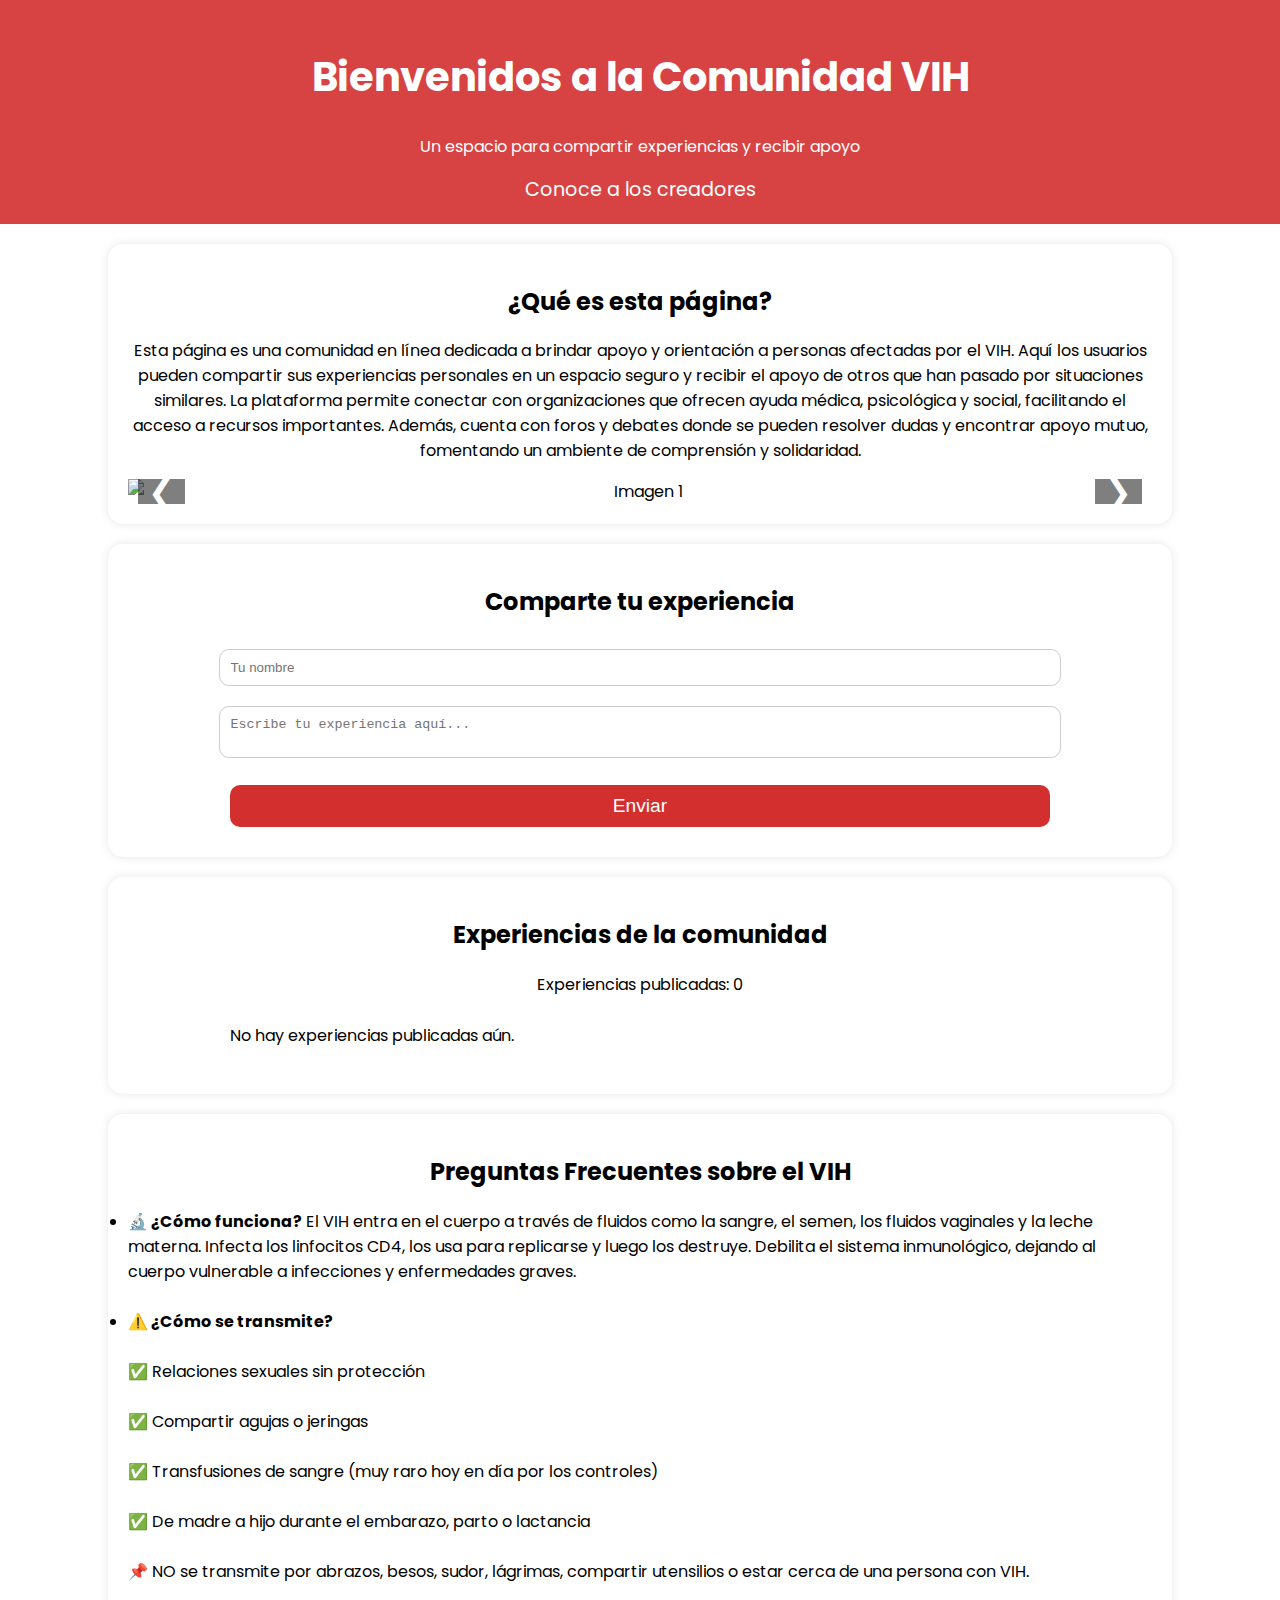
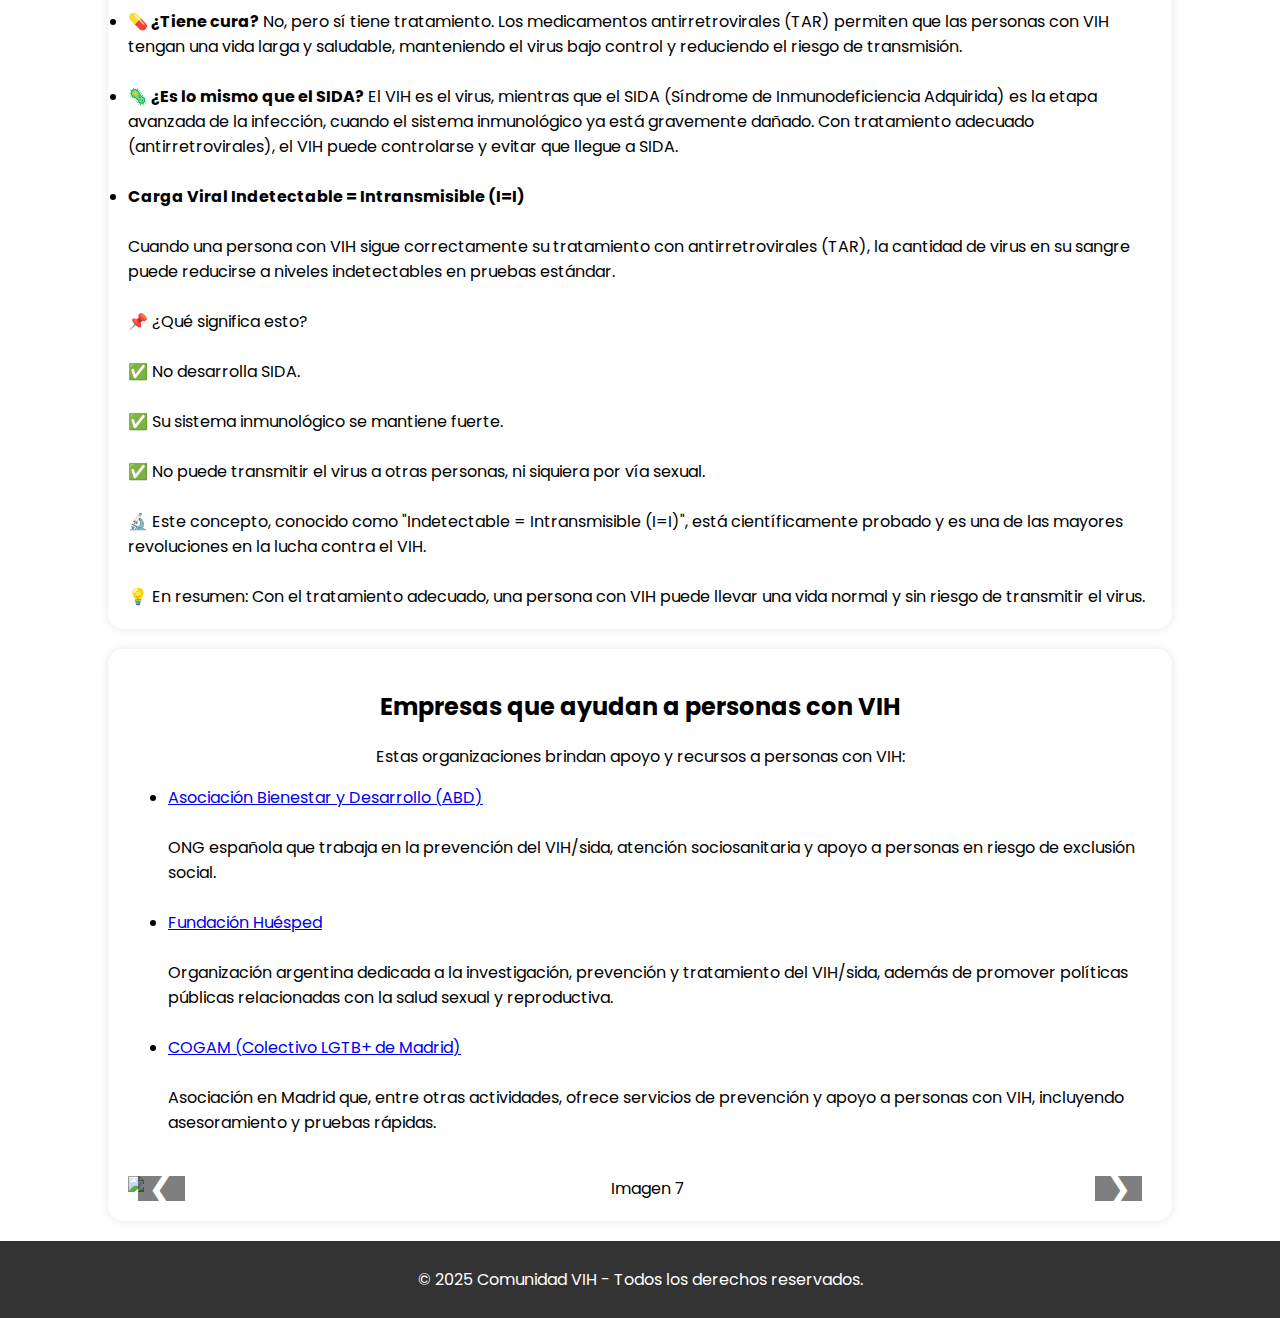
==== index.html @ 8e62246f "Initial commit" ====
<!DOCTYPE html>
<html lang="es">
<head>
    <meta charset="UTF-8">
    <meta name="viewport" content="width=device-width, initial-scale=1.0">
    <title>Comunidad VIH</title>
    <link rel="stylesheet" href="styles.css">
    <script defer src="script.js"></script>
</head>
<body>
    <header>
        <h1 class="titulo">Bienvenidos a la Comunidad VIH</h1>
        <p>Un espacio para compartir experiencias y recibir apoyo</p>
        <a href="creadores.html" class="creadores-link">Conoce a los creadores</a>
    </header>

    <section class="seccion" id="que-es">
        <h2>¿Qué es esta página?</h2>
        <p>Esta página es una comunidad en línea dedicada a brindar apoyo y orientación a personas afectadas por el VIH. Aquí los usuarios pueden compartir sus experiencias personales en un espacio seguro y recibir el apoyo de otros que han pasado por situaciones similares.
            La plataforma permite conectar con organizaciones que ofrecen ayuda médica, psicológica y social, facilitando el acceso a recursos importantes. Además, cuenta con foros y debates donde se pueden resolver dudas y encontrar apoyo mutuo, fomentando un ambiente de comprensión y solidaridad.
        </p>
        <div class="carousel">
            <button class="prev">&#10094;</button> <!-- Botón izquierda -->
            <img src="img1.jpg" class="carousel-image active" alt="Imagen 1">
            <img src="img2.jpg" class="carousel-image" alt="Imagen 2">
            <img src="img3.jpg" class="carousel-image" alt="Imagen 3">
            <button class="next">&#10095;</button> <!-- Botón derecha -->
        </div>        
    </section>

    <section class="seccion" id="experiencias">
        <h2>Comparte tu experiencia</h2>
        <form id="form-experiencia">
            <input type="text" id="nombre" placeholder="Tu nombre" required>
            <textarea id="mensaje" placeholder="Escribe tu experiencia aquí..." required></textarea>
            <button type="submit">Enviar</button>
        </form>
    </section>

    <section class="seccion" id="experiencias-publicadas">
        <h2>Experiencias de la comunidad</h2>
        <div id="contador-experiencias" class="contador">Experiencias publicadas: 0</div>
        <div id="lista-experiencias">
            <p>No hay experiencias publicadas aún.</p>
        </div>
    </section>
    
    <section class="seccion" id="preguntas-frecuentes">
        <h2>Preguntas Frecuentes sobre el VIH</h2>
    <div style="text-align: left;">
            <li><strong>🔬 ¿Cómo funciona?</strong> El VIH entra en el cuerpo a través de fluidos como la sangre, el semen, los fluidos vaginales y la leche materna.
                Infecta los linfocitos CD4, los usa para replicarse y luego los destruye.
                Debilita el sistema inmunológico, dejando al cuerpo vulnerable a infecciones y enfermedades graves.</li>
                <br>
            <li><strong>⚠️ ¿Cómo se transmite?</strong></li>
                <br>✅ Relaciones sexuales sin protección</br>
                <br>✅ Compartir agujas o jeringas</br>
                <br>✅ Transfusiones de sangre (muy raro hoy en día por los controles)</br>
                <br>✅ De madre a hijo durante el embarazo, parto o lactancia</br>
                <br>📌 NO se transmite por abrazos, besos, sudor, lágrimas, compartir utensilios o estar cerca de una persona con VIH.</br>
                <br>
            <li><strong>💊 ¿Tiene cura?</strong> No, pero sí tiene tratamiento. Los medicamentos antirretrovirales (TAR) permiten que las personas con VIH tengan una vida larga y saludable, manteniendo el virus bajo control y reduciendo el riesgo de transmisión.</li>
            <br>
            <li><strong>🦠 ¿Es lo mismo que el SIDA?</strong> El VIH es el virus, mientras que el SIDA (Síndrome de Inmunodeficiencia Adquirida) es la etapa avanzada de la infección, cuando el sistema inmunológico ya está gravemente dañado.
                Con tratamiento adecuado (antirretrovirales), el VIH puede controlarse y evitar que llegue a SIDA.</li>
            <br>
            <li><strong>Carga Viral Indetectable = Intransmisible (I=I)</strong></li>
                <br>Cuando una persona con VIH sigue correctamente su tratamiento con antirretrovirales (TAR), la cantidad de virus en su sangre puede reducirse a niveles indetectables en pruebas estándar.</br>
                <br>📌 ¿Qué significa esto?</br>
                <br>✅ No desarrolla SIDA.</br>
                <br>✅ Su sistema inmunológico se mantiene fuerte.</br>
                <br>✅ No puede transmitir el virus a otras personas, ni siquiera por vía sexual.</br>
                <br>🔬 Este concepto, conocido como "Indetectable = Intransmisible (I=I)", está científicamente probado y es una de las mayores revoluciones en la lucha contra el VIH.</br>
                <br>💡 En resumen: Con el tratamiento adecuado, una persona con VIH puede llevar una vida normal y sin riesgo de transmitir el virus.</br>
        </ul>
    </section>
    </div>
    <section class="seccion" id="empresas">
        <h2>Empresas que ayudan a personas con VIH</h2>
        <p>Estas organizaciones brindan apoyo y recursos a personas con VIH:</p>
        <ul>
            <div style="text-align: left;">
            <li><a href="https://abd.ong/">Asociación Bienestar y Desarrollo (ABD)</a></li>
            <br>ONG española que trabaja en la prevención del VIH/sida, atención sociosanitaria y apoyo a personas en riesgo de exclusión social.</br>
            <br>
            <li><a href="https://huesped.org.ar/">Fundación Huésped</a></li>
            <br>Organización argentina dedicada a la investigación, prevención y tratamiento del VIH/sida, además de promover políticas públicas relacionadas con la salud sexual y reproductiva.</br>
            <br>
            <li><a href="https://cogam.es/">COGAM (Colectivo LGTB+ de Madrid)</a></li>
            <br>Asociación en Madrid que, entre otras actividades, ofrece servicios de prevención y apoyo a personas con VIH, incluyendo asesoramiento y pruebas rápidas.</br>
            <br>
            </div>
        </ul>
        </div>
        <div class="carousel">
            <button class="prev">&#10094;</button>
            <img src="img4.jpg" class="carousel-image" alt="Imagen 7">
            <img src="img5.jpg" class="carousel-image" alt="Imagen 8">
            <img src="img6.jpg" class="carousel-image" alt="Imagen 9">
            <button class="next">&#10095;</button>
        </div>
    </section>

    <footer>
        <p>&copy; 2025 Comunidad VIH - Todos los derechos reservados.</p>
    </footer>
</body>
</html>
---- styles.css ----
@import url('https://fonts.googleapis.com/css2?family=Poppins:wght@400;700&display=swap');

body {
    font-family: 'Poppins', sans-serif;
    margin: 0;
    padding: 0;
    background-image: url('background.jpg'); /* Imagen de fondo */
    background-size: cover;
    background-position: center;
    background-attachment: fixed;
    text-align: center;
}

header {
    background-color: rgba(211, 47, 47, 0.9);
    color: white;
    padding: 20px;
}

.titulo {
    font-size: 2.5em;
    font-weight: bold;
    font-family: 'Poppins', sans-serif;
}

.creadores-link {
    color: white;
    font-size: 1.2em;
    text-decoration: none;
    display: block;
    margin-top: 10px;
}

.creadores-link:hover {
    text-decoration: underline;
}

.seccion {
    background: white;
    margin: 20px auto;
    padding: 20px;
    border-radius: 15px;
    width: 80%;
    box-shadow: 0 0 10px rgba(0, 0, 0, 0.1);
}

form input, form textarea, form button {
    width: 80%;
    margin: 10px 0;
    padding: 10px;
    border: 1px solid #ccc;
    border-radius: 10px;
}

form textarea {
    resize: none; /* Evita que el usuario modifique el tamaño manualmente */
    overflow: hidden; /* Oculta la barra de desplazamiento */
}

form button {
    background-color: #d32f2f;
    color: white;
    font-size: 1.2em;
    border: none;
    cursor: pointer;
}

/* Estilos del carrusel */
.carousel {
    display: flex;
    overflow: hidden;
    width: 100%;
    height: auto;
    position: relative;
    justify-content: center;
    align-items: center;
}

.carousel img {
    width: 100%;
    height: auto;
    object-fit: contain; /* Muestra la imagen completa sin cortes */
    position: absolute;
    opacity: 0;
    transition: opacity 1s ease-in-out;
}

.carousel img.active {
    opacity: 1; /* Solo la imagen activa se muestra */
    position: relative;
}

/* Estilos de los botones del carrusel */
.carousel button {
    position: absolute;
    top: 50%;
    transform: translateY(-50%);
    background-color: rgba(0, 0, 0, 0.5);
    color: white;
    border: none;
    font-size: 2rem;
    padding: 10px;
    cursor: pointer;
    z-index: 10;
    border-radius: 5px;
}

.carousel .prev {
    left: 10px;
}

.carousel .next {
    right: 10px;
}

.carousel button:hover {
    background-color: rgba(0, 0, 0, 0.8);
}

/* Estilos de la lista de experiencias */
#lista-experiencias {
    text-align: left;
    padding: 10px;
    max-width: 80%;
    margin: auto;
}

.experiencia {
    background-color: #eee;
    padding: 10px;
    margin: 10px 0;
    border-radius: 10px;
}

footer {
    background-color: #333;
    color: white;
    padding: 10px;
    margin-top: 20px;
}
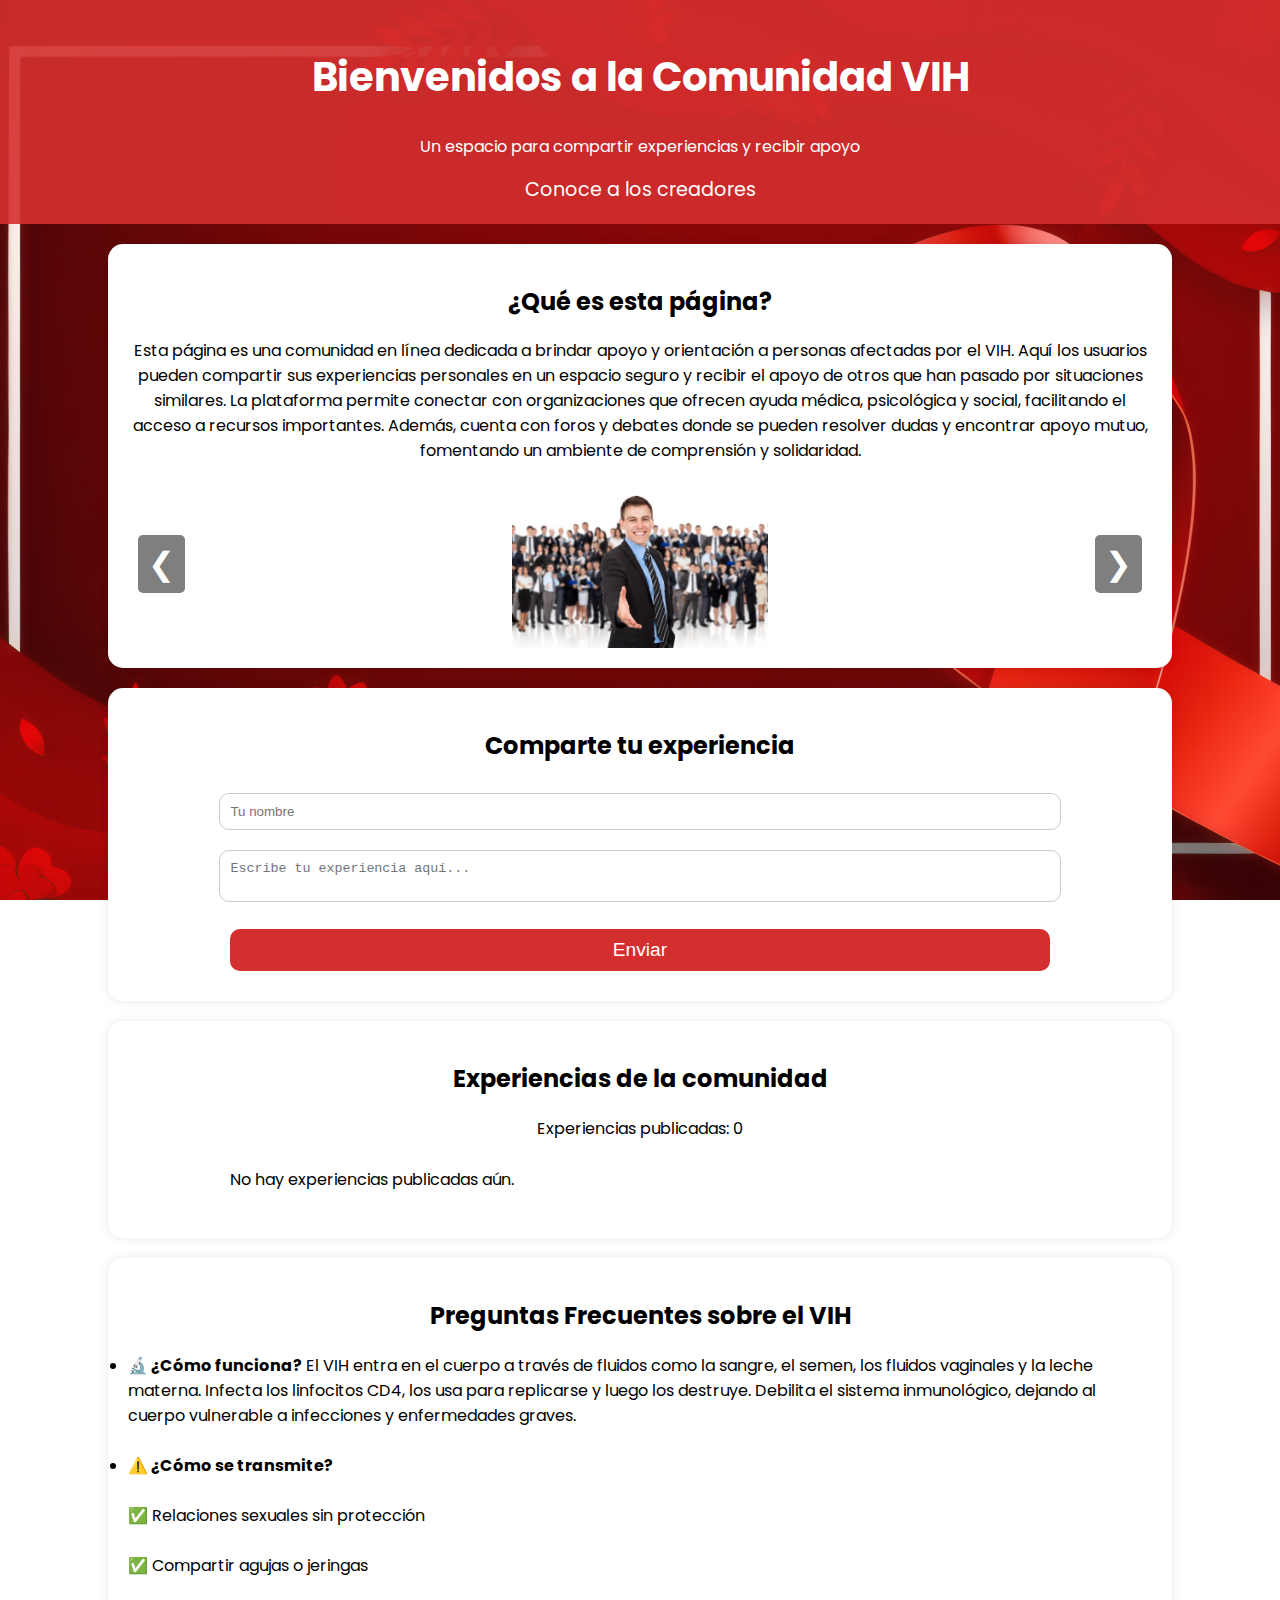
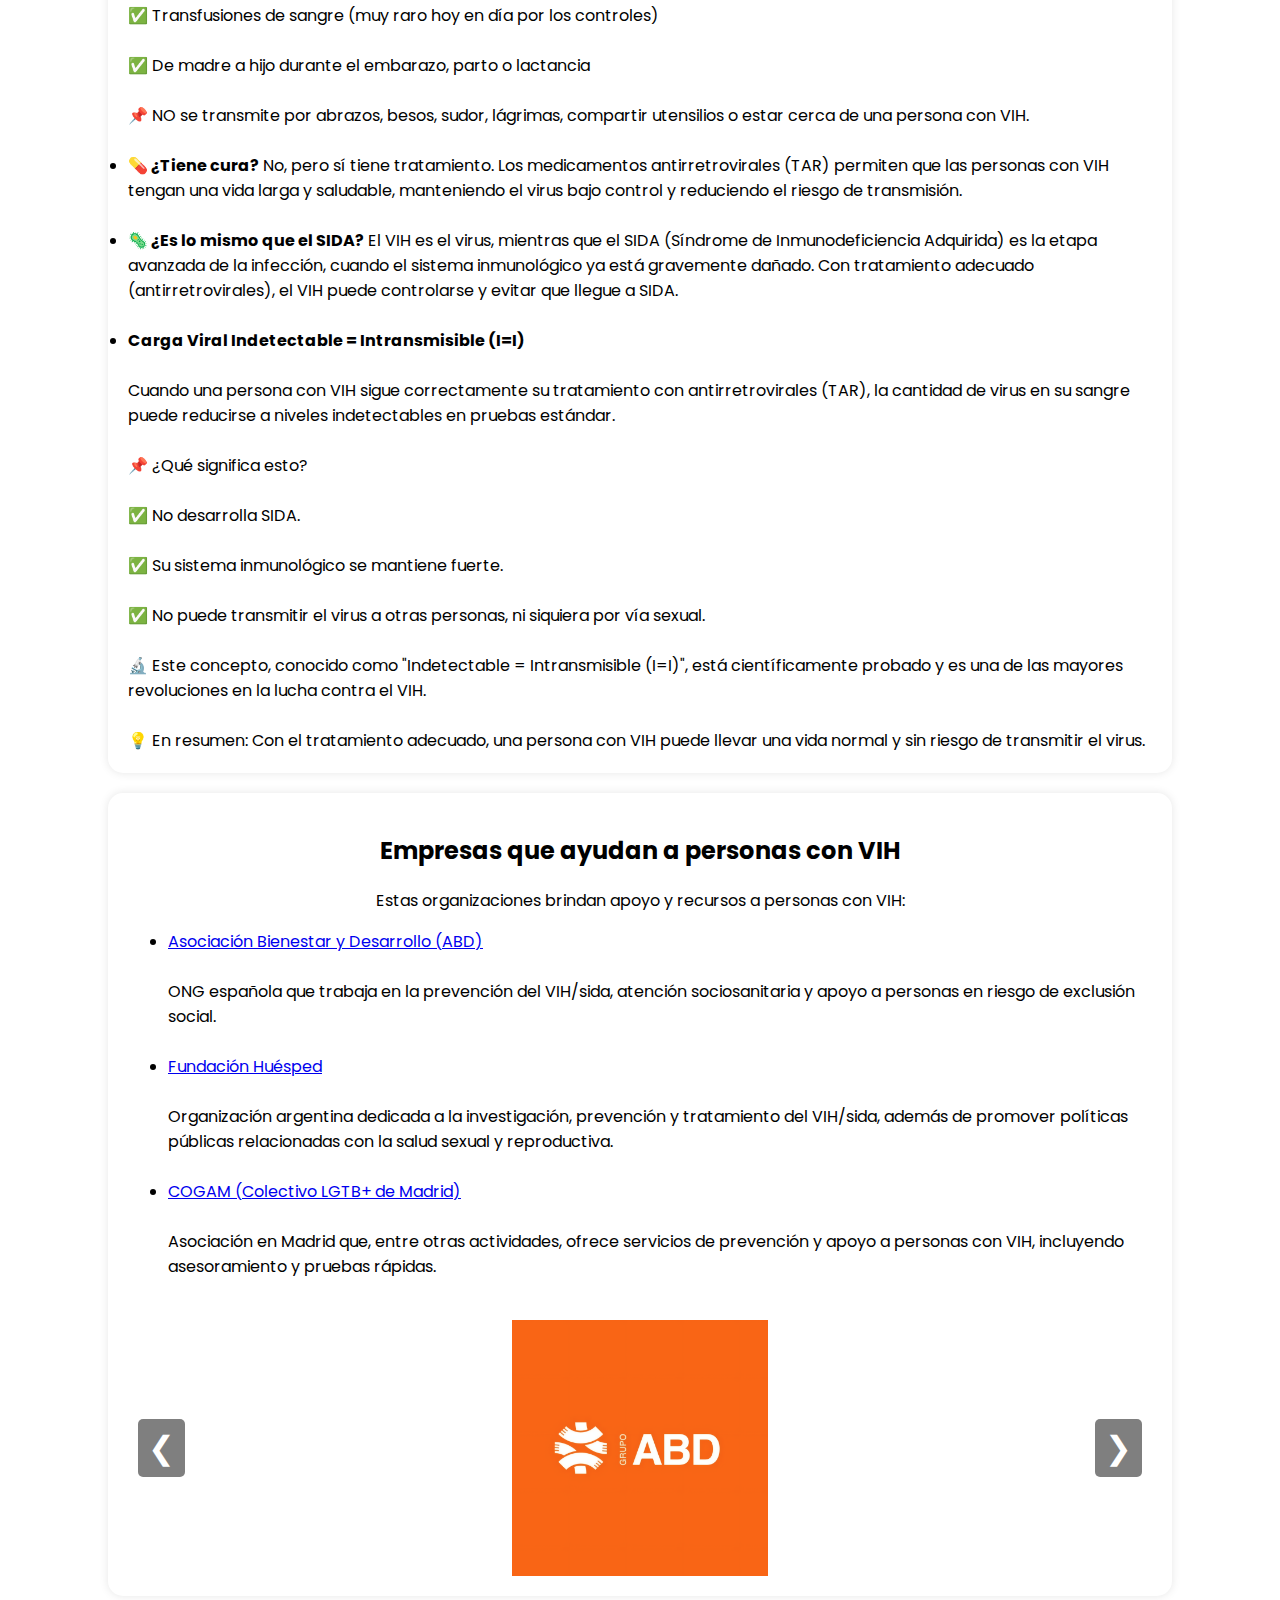
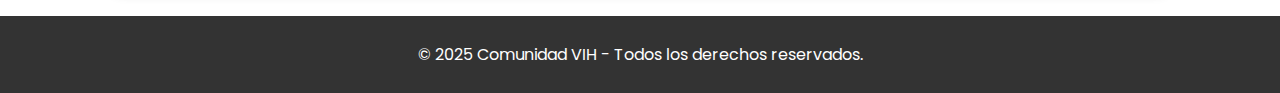
==== commit be26e174: "mas" ====
--- a/index.html
+++ b/index.html
@@ -94,9 +94,9 @@
         </div>
         <div class="carousel">
             <button class="prev">&#10094;</button>
-            <img src="img4.jpg" class="carousel-image" alt="Imagen 7">
-            <img src="img5.jpg" class="carousel-image" alt="Imagen 8">
-            <img src="img6.jpg" class="carousel-image" alt="Imagen 9">
+            <img src="img4.png" class="carousel-image" alt="Imagen 7">
+            <img src="img5.png" class="carousel-image" alt="Imagen 8">
+            <img src="img6.png" class="carousel-image" alt="Imagen 9">
             <button class="next">&#10095;</button>
         </div>
     </section>
--- a/styles.css
+++ b/styles.css
@@ -4,7 +4,7 @@
     font-family: 'Poppins', sans-serif;
     margin: 0;
     padding: 0;
-    background-image: url('background.jpg'); /* Imagen de fondo */
+    background-image: url('background.png'); /* Imagen de fondo */
     background-size: cover;
     background-position: center;
     background-attachment: fixed;
@@ -77,7 +77,7 @@
 }
 
 .carousel img {
-    width: 100%;
+    width: 25%;
     height: auto;
     object-fit: contain; /* Muestra la imagen completa sin cortes */
     position: absolute;
@@ -132,6 +132,71 @@
     border-radius: 10px;
 }
 
+/* ---- NUEVO: Estilos de la sección de Creadores ---- */
+.creadores-container {
+    display: flex;
+    flex-wrap: wrap;
+    justify-content: center;
+    gap: 20px;
+    margin-top: 20px;
+}
+
+.creador {
+    background: white;
+    padding: 15px;
+    border-radius: 10px;
+    text-align: center;
+    width: 250px;
+    box-shadow: 0 0 10px rgba(0, 0, 0, 0.1);
+}
+
+/* Imagen de cada creador */
+.creador img {
+    width: 100%;
+    height: auto;
+    border-radius: 10px;
+    object-fit: cover;
+    max-height: 250px;
+}
+
+/* Espaciado para nombres */
+.creador p {
+    margin-top: 10px;
+    font-size: 1.1em;
+}
+
+/* ---- NUEVO: Estilos de la sección de Contacto de la Empresa ---- */
+#contacto {
+    text-align: center;
+    margin-top: 30px;
+}
+
+.redes-empresa {
+    display: flex;
+    justify-content: center;
+    gap: 15px;
+    margin-top: 15px;
+}
+
+.redes-empresa a {
+    background-color: #d32f2f;
+    color: white;
+    padding: 10px 15px;
+    border-radius: 5px;
+    text-decoration: none;
+    font-size: 1.2em;
+    transition: transform 0.2s ease-in-out;
+}
+
+.redes-empresa a i {
+    margin-right: 8px;
+}
+
+.redes-empresa a:hover {
+    transform: scale(1.1);
+    background-color: #a00;
+}
+
 footer {
     background-color: #333;
     color: white;
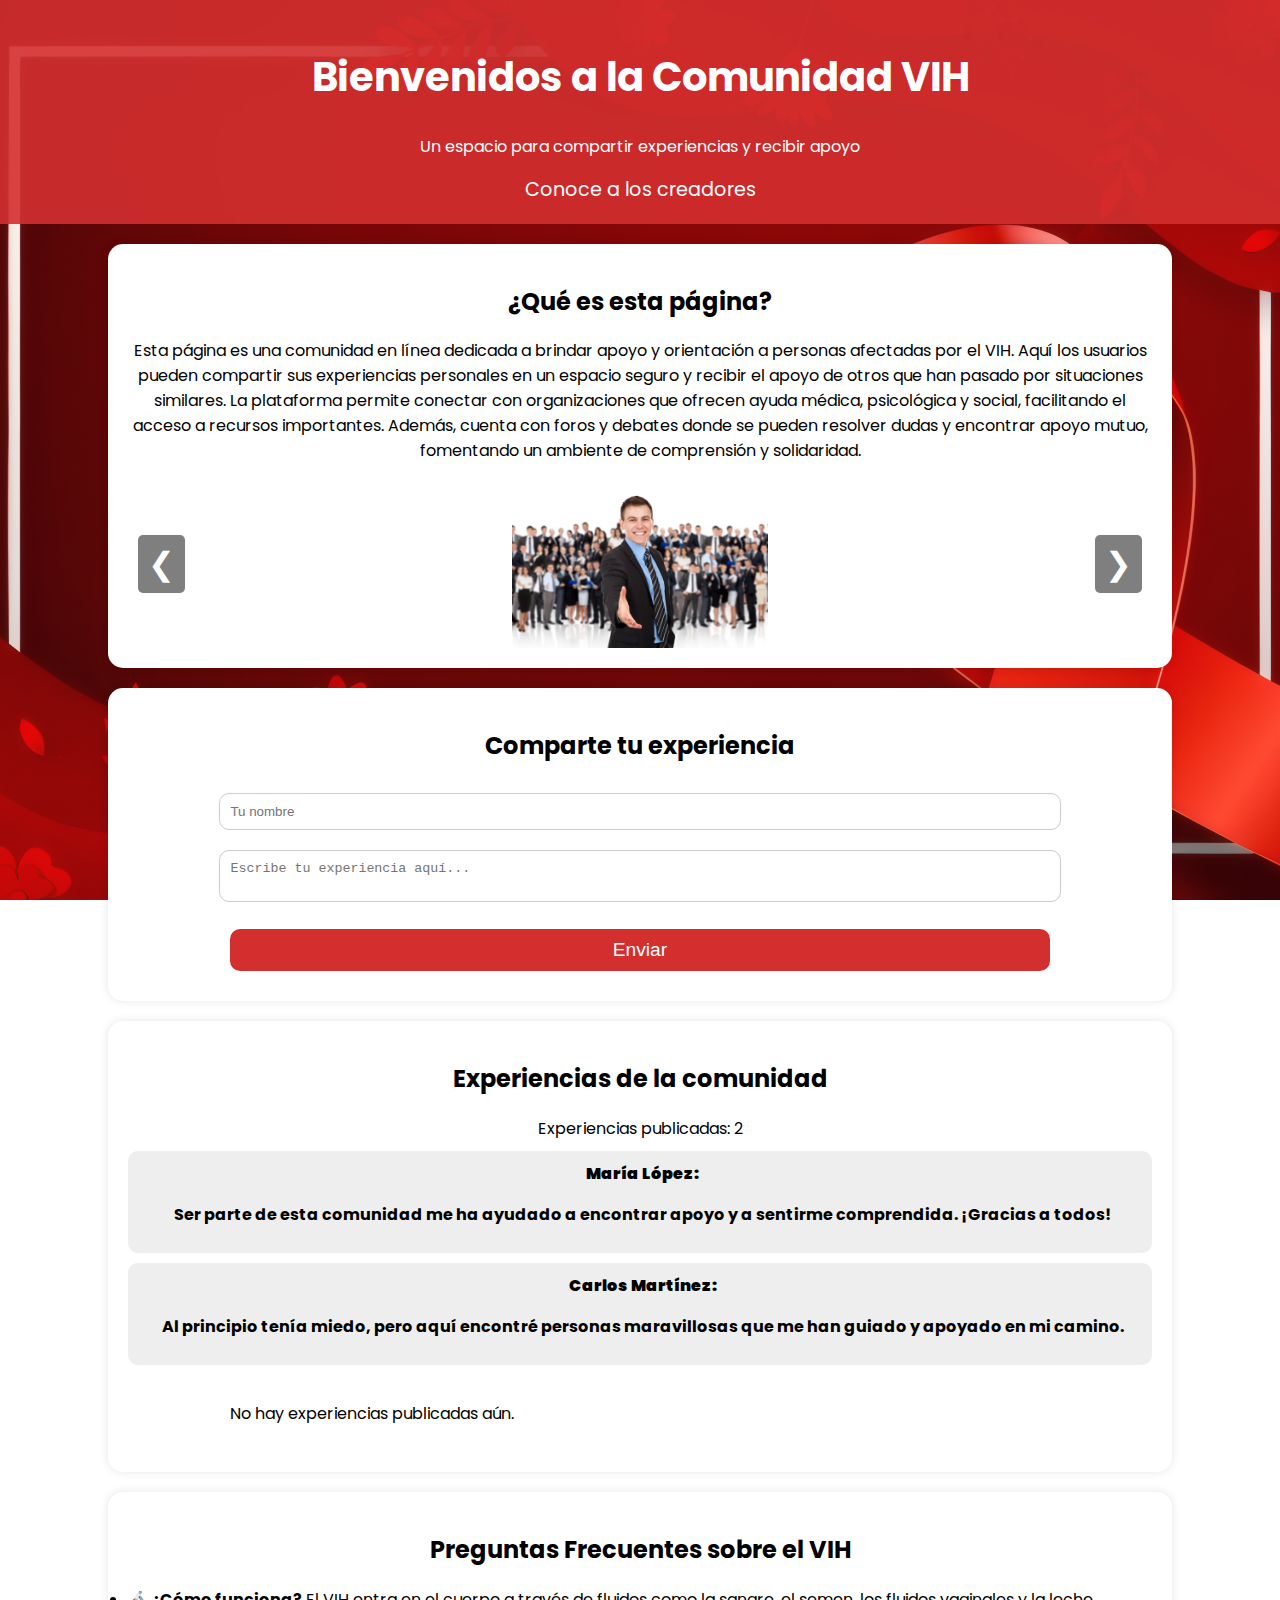
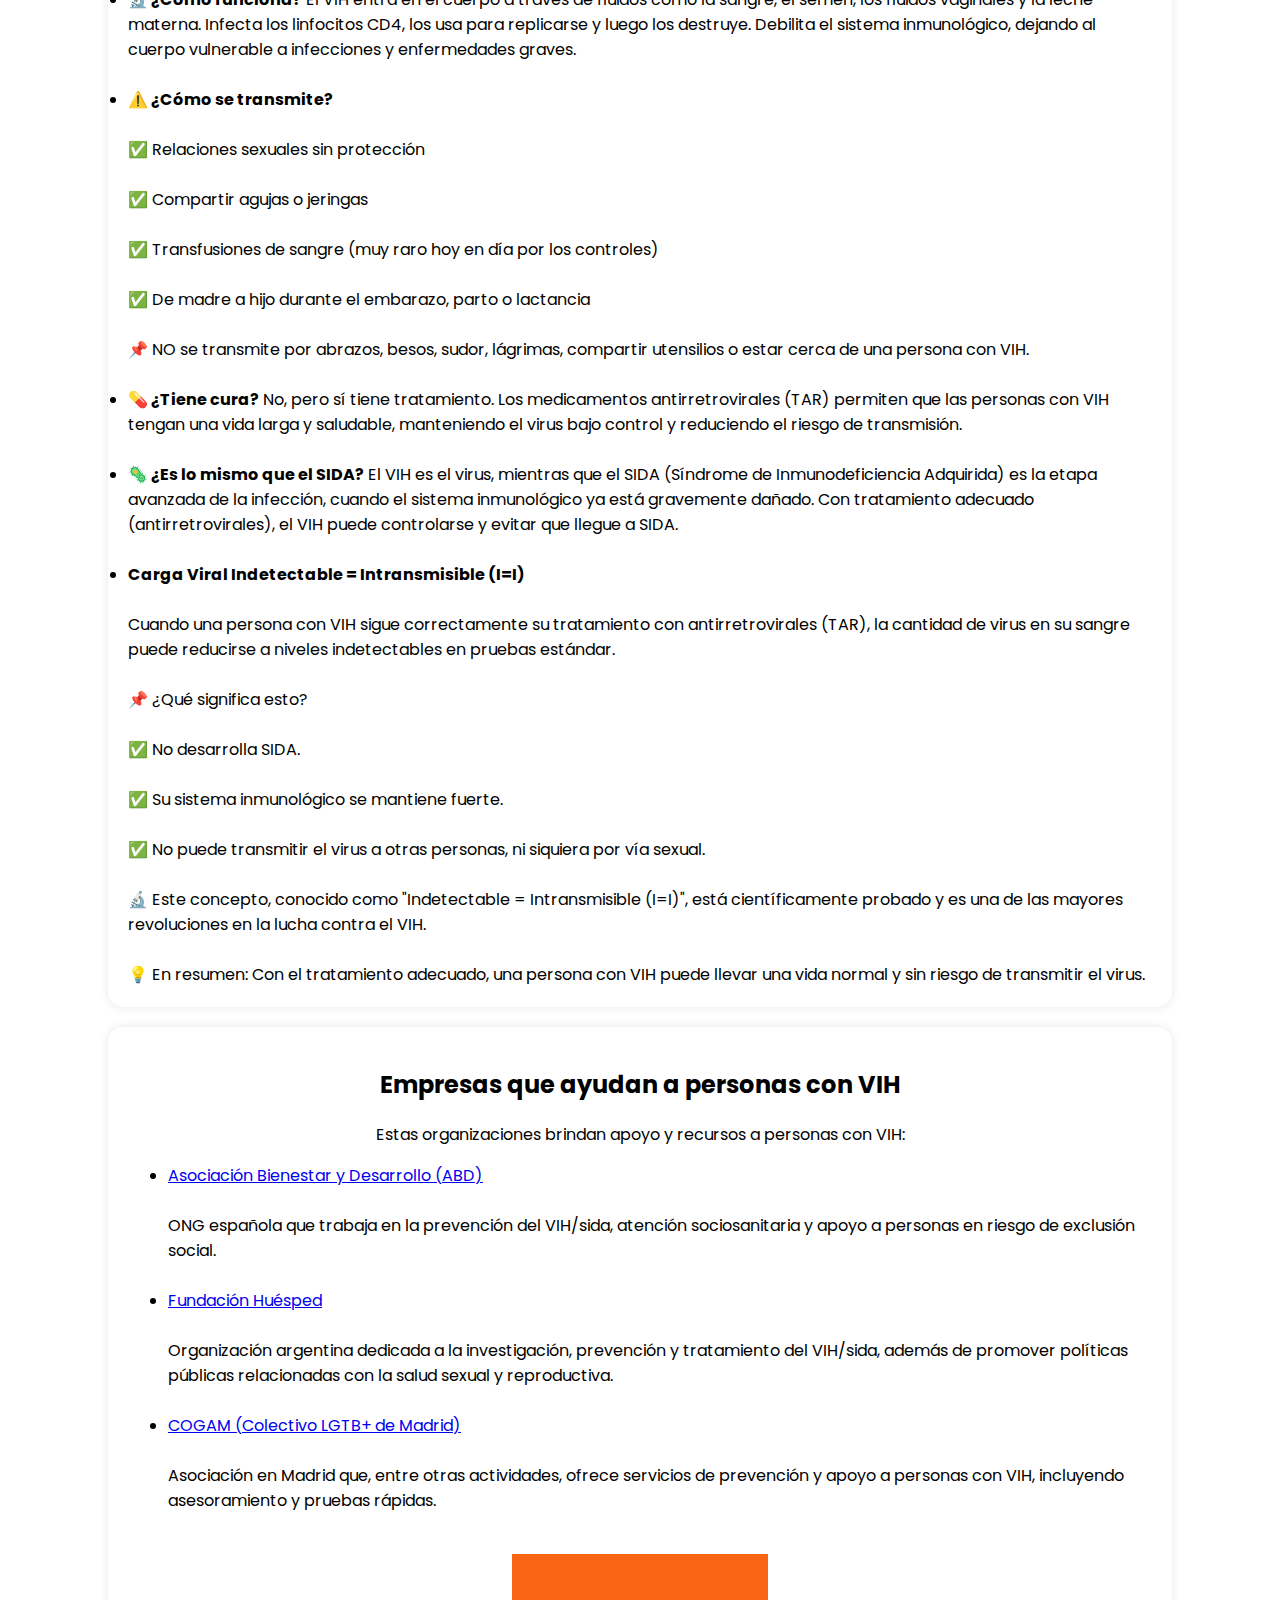
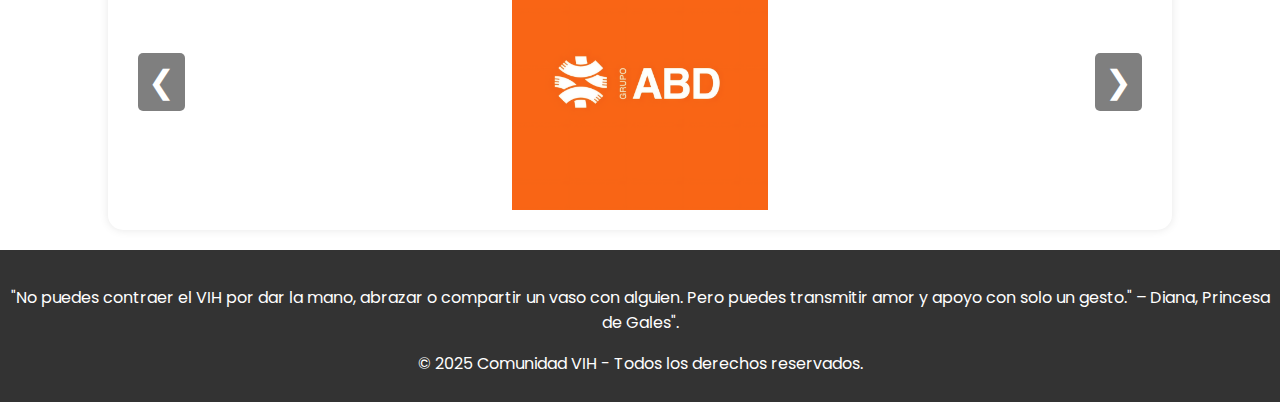
==== commit 1a82f5de: "10/03/25" ====
--- a/index.html
+++ b/index.html
@@ -1,108 +1,121 @@
-<!DOCTYPE html>
-<html lang="es">
-<head>
-    <meta charset="UTF-8">
-    <meta name="viewport" content="width=device-width, initial-scale=1.0">
-    <title>Comunidad VIH</title>
-    <link rel="stylesheet" href="styles.css">
-    <script defer src="script.js"></script>
-</head>
-<body>
-    <header>
-        <h1 class="titulo">Bienvenidos a la Comunidad VIH</h1>
-        <p>Un espacio para compartir experiencias y recibir apoyo</p>
-        <a href="creadores.html" class="creadores-link">Conoce a los creadores</a>
-    </header>
+    <!DOCTYPE html>
+    <html lang="es">
+    <head>
+        <meta charset="UTF-8">
+        <meta name="viewport" content="width=device-width, initial-scale=1.0">
+        <title>Comunidad VIH</title>
+        <link rel="stylesheet" href="styles.css">
+        <script defer src="script.js"></script>
+    </head>
+    <body>
+        <header>
+            <h1 class="titulo">Bienvenidos a la Comunidad VIH</h1>
+            <p>Un espacio para compartir experiencias y recibir apoyo</p>
+            <a href="creadores.html" class="creadores-link">Conoce a los creadores</a>
+        </header>
 
-    <section class="seccion" id="que-es">
-        <h2>¿Qué es esta página?</h2>
-        <p>Esta página es una comunidad en línea dedicada a brindar apoyo y orientación a personas afectadas por el VIH. Aquí los usuarios pueden compartir sus experiencias personales en un espacio seguro y recibir el apoyo de otros que han pasado por situaciones similares.
-            La plataforma permite conectar con organizaciones que ofrecen ayuda médica, psicológica y social, facilitando el acceso a recursos importantes. Además, cuenta con foros y debates donde se pueden resolver dudas y encontrar apoyo mutuo, fomentando un ambiente de comprensión y solidaridad.
-        </p>
-        <div class="carousel">
-            <button class="prev">&#10094;</button> <!-- Botón izquierda -->
-            <img src="img1.jpg" class="carousel-image active" alt="Imagen 1">
-            <img src="img2.jpg" class="carousel-image" alt="Imagen 2">
-            <img src="img3.jpg" class="carousel-image" alt="Imagen 3">
-            <button class="next">&#10095;</button> <!-- Botón derecha -->
-        </div>        
-    </section>
+        <section class="seccion" id="que-es">
+            <h2>¿Qué es esta página?</h2>
+            <p>Esta página es una comunidad en línea dedicada a brindar apoyo y orientación a personas afectadas por el VIH. Aquí los usuarios pueden compartir sus experiencias personales en un espacio seguro y recibir el apoyo de otros que han pasado por situaciones similares.
+                La plataforma permite conectar con organizaciones que ofrecen ayuda médica, psicológica y social, facilitando el acceso a recursos importantes. Además, cuenta con foros y debates donde se pueden resolver dudas y encontrar apoyo mutuo, fomentando un ambiente de comprensión y solidaridad.
+            </p>
+            <div class="carousel">
+                <button class="prev">&#10094;</button>
+                <img src="img1.jpg" class="carousel-image active" alt="Imagen 1">
+                <img src="img2.jpg" class="carousel-image" alt="Imagen 2">
+                <img src="img3.jpg" class="carousel-image" alt="Imagen 3">
+                <button class="next">&#10095;</button>
+            </div>        
+        </section>
 
-    <section class="seccion" id="experiencias">
-        <h2>Comparte tu experiencia</h2>
-        <form id="form-experiencia">
-            <input type="text" id="nombre" placeholder="Tu nombre" required>
-            <textarea id="mensaje" placeholder="Escribe tu experiencia aquí..." required></textarea>
-            <button type="submit">Enviar</button>
-        </form>
-    </section>
+        <section class="seccion" id="experiencias">
+            <h2>Comparte tu experiencia</h2>
+            <form id="form-experiencia">
+                <input type="text" id="nombre" placeholder="Tu nombre" required>
+                <textarea id="mensaje" placeholder="Escribe tu experiencia aquí..." required></textarea>
+                <button type="submit">Enviar</button>
+            </form>
+        </section>
 
-    <section class="seccion" id="experiencias-publicadas">
-        <h2>Experiencias de la comunidad</h2>
-        <div id="contador-experiencias" class="contador">Experiencias publicadas: 0</div>
-        <div id="lista-experiencias">
-            <p>No hay experiencias publicadas aún.</p>
+        <section class="seccion" id="experiencias-publicadas">
+            <h2>Experiencias de la comunidad</h2>
+            <div id="contador-experiencias" class="contador">Experiencias publicadas: 2</div>
+        
+            <!-- Experiencias fijas -->
+            <div class="experiencia fija">
+                <strong>María López:</strong>
+                <p>Ser parte de esta comunidad me ha ayudado a encontrar apoyo y a sentirme comprendida. ¡Gracias a todos!</p>
+            </div>
+            <div class="experiencia fija">
+                <strong>Carlos Martínez:</strong>
+                <p>Al principio tenía miedo, pero aquí encontré personas maravillosas que me han guiado y apoyado en mi camino.</p>
+            </div>
+        
+            <!-- Contenedor donde se agregan las nuevas experiencias -->
+            <div id="lista-experiencias">
+                <p>No hay experiencias publicadas aún.</p>
+            </div>
+        </section>
+        
+        <section class="seccion" id="preguntas-frecuentes">
+            <h2>Preguntas Frecuentes sobre el VIH</h2>
+        <div style="text-align: left;">
+                <li><strong>🔬 ¿Cómo funciona?</strong> El VIH entra en el cuerpo a través de fluidos como la sangre, el semen, los fluidos vaginales y la leche materna.
+                    Infecta los linfocitos CD4, los usa para replicarse y luego los destruye.
+                    Debilita el sistema inmunológico, dejando al cuerpo vulnerable a infecciones y enfermedades graves.</li>
+                    <br>
+                <li><strong>⚠️ ¿Cómo se transmite?</strong></li>
+                    <br>✅ Relaciones sexuales sin protección</br>
+                    <br>✅ Compartir agujas o jeringas</br>
+                    <br>✅ Transfusiones de sangre (muy raro hoy en día por los controles)</br>
+                    <br>✅ De madre a hijo durante el embarazo, parto o lactancia</br>
+                    <br>📌 NO se transmite por abrazos, besos, sudor, lágrimas, compartir utensilios o estar cerca de una persona con VIH.</br>
+                    <br>
+                <li><strong>💊 ¿Tiene cura?</strong> No, pero sí tiene tratamiento. Los medicamentos antirretrovirales (TAR) permiten que las personas con VIH tengan una vida larga y saludable, manteniendo el virus bajo control y reduciendo el riesgo de transmisión.</li>
+                <br>
+                <li><strong>🦠 ¿Es lo mismo que el SIDA?</strong> El VIH es el virus, mientras que el SIDA (Síndrome de Inmunodeficiencia Adquirida) es la etapa avanzada de la infección, cuando el sistema inmunológico ya está gravemente dañado.
+                    Con tratamiento adecuado (antirretrovirales), el VIH puede controlarse y evitar que llegue a SIDA.</li>
+                <br>
+                <li><strong>Carga Viral Indetectable = Intransmisible (I=I)</strong></li>
+                    <br>Cuando una persona con VIH sigue correctamente su tratamiento con antirretrovirales (TAR), la cantidad de virus en su sangre puede reducirse a niveles indetectables en pruebas estándar.</br>
+                    <br>📌 ¿Qué significa esto?</br>
+                    <br>✅ No desarrolla SIDA.</br>
+                    <br>✅ Su sistema inmunológico se mantiene fuerte.</br>
+                    <br>✅ No puede transmitir el virus a otras personas, ni siquiera por vía sexual.</br>
+                    <br>🔬 Este concepto, conocido como "Indetectable = Intransmisible (I=I)", está científicamente probado y es una de las mayores revoluciones en la lucha contra el VIH.</br>
+                    <br>💡 En resumen: Con el tratamiento adecuado, una persona con VIH puede llevar una vida normal y sin riesgo de transmitir el virus.</br>
+            </ul>
+        </section>
         </div>
-    </section>
-    
-    <section class="seccion" id="preguntas-frecuentes">
-        <h2>Preguntas Frecuentes sobre el VIH</h2>
-    <div style="text-align: left;">
-            <li><strong>🔬 ¿Cómo funciona?</strong> El VIH entra en el cuerpo a través de fluidos como la sangre, el semen, los fluidos vaginales y la leche materna.
-                Infecta los linfocitos CD4, los usa para replicarse y luego los destruye.
-                Debilita el sistema inmunológico, dejando al cuerpo vulnerable a infecciones y enfermedades graves.</li>
+        <section class="seccion" id="empresas">
+            <h2>Empresas que ayudan a personas con VIH</h2>
+            <p>Estas organizaciones brindan apoyo y recursos a personas con VIH:</p>
+            <ul>
+                <div style="text-align: left;">
+                <li><a href="https://abd.ong/">Asociación Bienestar y Desarrollo (ABD)</a></li>
+                <br>ONG española que trabaja en la prevención del VIH/sida, atención sociosanitaria y apoyo a personas en riesgo de exclusión social.</br>
                 <br>
-            <li><strong>⚠️ ¿Cómo se transmite?</strong></li>
-                <br>✅ Relaciones sexuales sin protección</br>
-                <br>✅ Compartir agujas o jeringas</br>
-                <br>✅ Transfusiones de sangre (muy raro hoy en día por los controles)</br>
-                <br>✅ De madre a hijo durante el embarazo, parto o lactancia</br>
-                <br>📌 NO se transmite por abrazos, besos, sudor, lágrimas, compartir utensilios o estar cerca de una persona con VIH.</br>
+                <li><a href="https://huesped.org.ar/">Fundación Huésped</a></li>
+                <br>Organización argentina dedicada a la investigación, prevención y tratamiento del VIH/sida, además de promover políticas públicas relacionadas con la salud sexual y reproductiva.</br>
                 <br>
-            <li><strong>💊 ¿Tiene cura?</strong> No, pero sí tiene tratamiento. Los medicamentos antirretrovirales (TAR) permiten que las personas con VIH tengan una vida larga y saludable, manteniendo el virus bajo control y reduciendo el riesgo de transmisión.</li>
-            <br>
-            <li><strong>🦠 ¿Es lo mismo que el SIDA?</strong> El VIH es el virus, mientras que el SIDA (Síndrome de Inmunodeficiencia Adquirida) es la etapa avanzada de la infección, cuando el sistema inmunológico ya está gravemente dañado.
-                Con tratamiento adecuado (antirretrovirales), el VIH puede controlarse y evitar que llegue a SIDA.</li>
-            <br>
-            <li><strong>Carga Viral Indetectable = Intransmisible (I=I)</strong></li>
-                <br>Cuando una persona con VIH sigue correctamente su tratamiento con antirretrovirales (TAR), la cantidad de virus en su sangre puede reducirse a niveles indetectables en pruebas estándar.</br>
-                <br>📌 ¿Qué significa esto?</br>
-                <br>✅ No desarrolla SIDA.</br>
-                <br>✅ Su sistema inmunológico se mantiene fuerte.</br>
-                <br>✅ No puede transmitir el virus a otras personas, ni siquiera por vía sexual.</br>
-                <br>🔬 Este concepto, conocido como "Indetectable = Intransmisible (I=I)", está científicamente probado y es una de las mayores revoluciones en la lucha contra el VIH.</br>
-                <br>💡 En resumen: Con el tratamiento adecuado, una persona con VIH puede llevar una vida normal y sin riesgo de transmitir el virus.</br>
-        </ul>
-    </section>
-    </div>
-    <section class="seccion" id="empresas">
-        <h2>Empresas que ayudan a personas con VIH</h2>
-        <p>Estas organizaciones brindan apoyo y recursos a personas con VIH:</p>
-        <ul>
-            <div style="text-align: left;">
-            <li><a href="https://abd.ong/">Asociación Bienestar y Desarrollo (ABD)</a></li>
-            <br>ONG española que trabaja en la prevención del VIH/sida, atención sociosanitaria y apoyo a personas en riesgo de exclusión social.</br>
-            <br>
-            <li><a href="https://huesped.org.ar/">Fundación Huésped</a></li>
-            <br>Organización argentina dedicada a la investigación, prevención y tratamiento del VIH/sida, además de promover políticas públicas relacionadas con la salud sexual y reproductiva.</br>
-            <br>
-            <li><a href="https://cogam.es/">COGAM (Colectivo LGTB+ de Madrid)</a></li>
-            <br>Asociación en Madrid que, entre otras actividades, ofrece servicios de prevención y apoyo a personas con VIH, incluyendo asesoramiento y pruebas rápidas.</br>
-            <br>
+                <li><a href="https://cogam.es/">COGAM (Colectivo LGTB+ de Madrid)</a></li>
+                <br>Asociación en Madrid que, entre otras actividades, ofrece servicios de prevención y apoyo a personas con VIH, incluyendo asesoramiento y pruebas rápidas.</br>
+                <br>
+                </div>
+            </ul>
             </div>
-        </ul>
-        </div>
-        <div class="carousel">
-            <button class="prev">&#10094;</button>
-            <img src="img4.png" class="carousel-image" alt="Imagen 7">
-            <img src="img5.png" class="carousel-image" alt="Imagen 8">
-            <img src="img6.png" class="carousel-image" alt="Imagen 9">
-            <button class="next">&#10095;</button>
-        </div>
-    </section>
+            <div class="carousel">
+                <button class="prev">&#10094;</button>
+                <img src="img4.png" class="carousel-image" alt="Imagen 7">
+                <img src="img5.png" class="carousel-image" alt="Imagen 8">
+                <img src="img6.png" class="carousel-image" alt="Imagen 9">
+                <button class="next">&#10095;</button>
+            </div>
+        </section>
 
-    <footer>
-        <p>&copy; 2025 Comunidad VIH - Todos los derechos reservados.</p>
-    </footer>
-</body>
-</html>
+        <footer>
+            <br>"No puedes contraer el VIH por dar la mano, abrazar o compartir un vaso con alguien. Pero puedes transmitir amor y apoyo con solo un gesto." – Diana, Princesa de Gales".
+            <p>&copy; 2025 Comunidad VIH - Todos los derechos reservados.</p>
+        </footer>
+    </body>
+    </html>
--- a/styles.css
+++ b/styles.css
@@ -4,7 +4,7 @@
     font-family: 'Poppins', sans-serif;
     margin: 0;
     padding: 0;
-    background-image: url('background.png'); /* Imagen de fondo */
+    background-image: url('background.png'); 
     background-size: cover;
     background-position: center;
     background-attachment: fixed;
@@ -53,8 +53,8 @@
 }
 
 form textarea {
-    resize: none; /* Evita que el usuario modifique el tamaño manualmente */
-    overflow: hidden; /* Oculta la barra de desplazamiento */
+    resize: none; 
+    overflow: hidden; 
 }
 
 form button {
@@ -65,7 +65,6 @@
     cursor: pointer;
 }
 
-/* Estilos del carrusel */
 .carousel {
     display: flex;
     overflow: hidden;
@@ -79,18 +78,17 @@
 .carousel img {
     width: 25%;
     height: auto;
-    object-fit: contain; /* Muestra la imagen completa sin cortes */
+    object-fit: contain; 
     position: absolute;
     opacity: 0;
     transition: opacity 1s ease-in-out;
 }
 
 .carousel img.active {
-    opacity: 1; /* Solo la imagen activa se muestra */
+    opacity: 1; 
     position: relative;
 }
 
-/* Estilos de los botones del carrusel */
 .carousel button {
     position: absolute;
     top: 50%;
@@ -117,7 +115,6 @@
     background-color: rgba(0, 0, 0, 0.8);
 }
 
-/* Estilos de la lista de experiencias */
 #lista-experiencias {
     text-align: left;
     padding: 10px;
@@ -132,7 +129,14 @@
     border-radius: 10px;
 }
 
-/* ---- NUEVO: Estilos de la sección de Creadores ---- */
+/* Estilos para experiencias fijas */
+.experiencia.fija {
+    background-color: #eee; /* Rojo suave */
+    color: black;
+    font-weight: bold;
+    border-left: 5px solid #eee;
+}
+
 .creadores-container {
     display: flex;
     flex-wrap: wrap;
@@ -150,7 +154,6 @@
     box-shadow: 0 0 10px rgba(0, 0, 0, 0.1);
 }
 
-/* Imagen de cada creador */
 .creador img {
     width: 100%;
     height: auto;
@@ -159,13 +162,11 @@
     max-height: 250px;
 }
 
-/* Espaciado para nombres */
 .creador p {
     margin-top: 10px;
     font-size: 1.1em;
 }
 
-/* ---- NUEVO: Estilos de la sección de Contacto de la Empresa ---- */
 #contacto {
     text-align: center;
     margin-top: 30px;
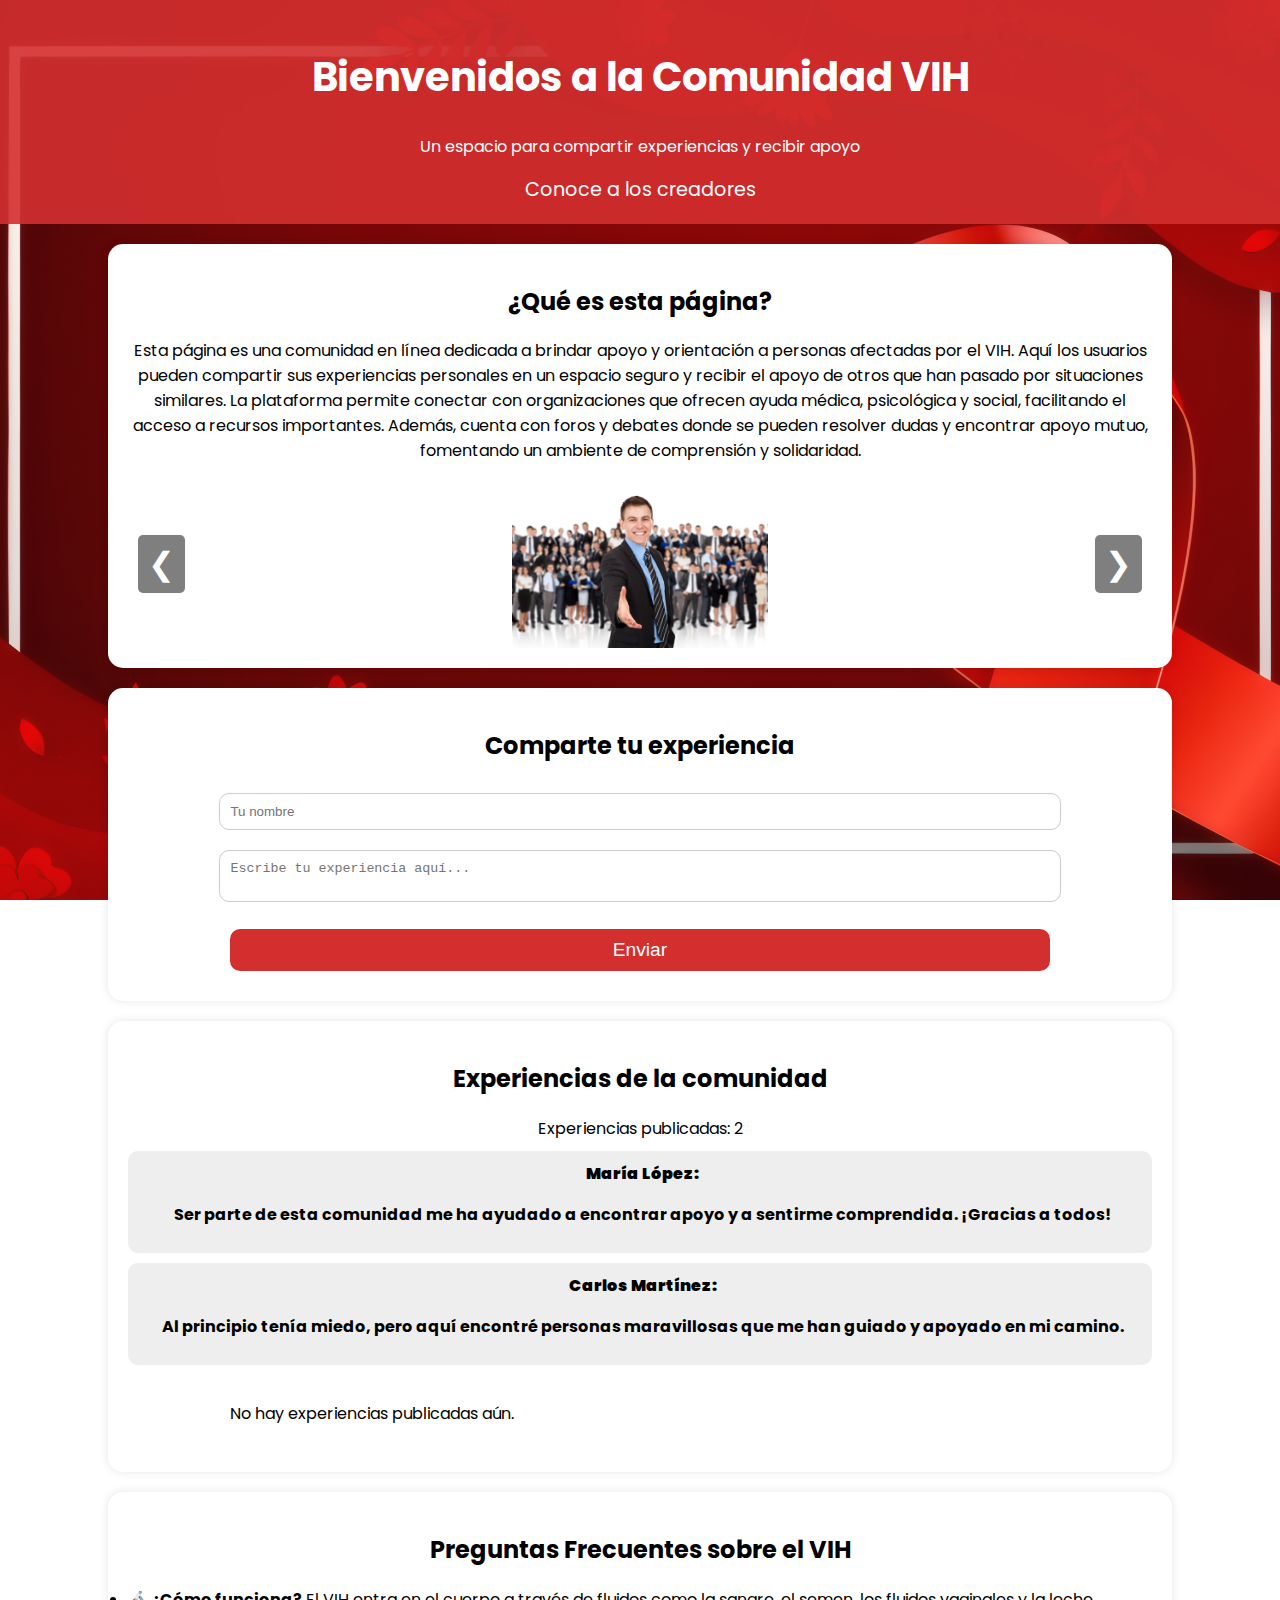
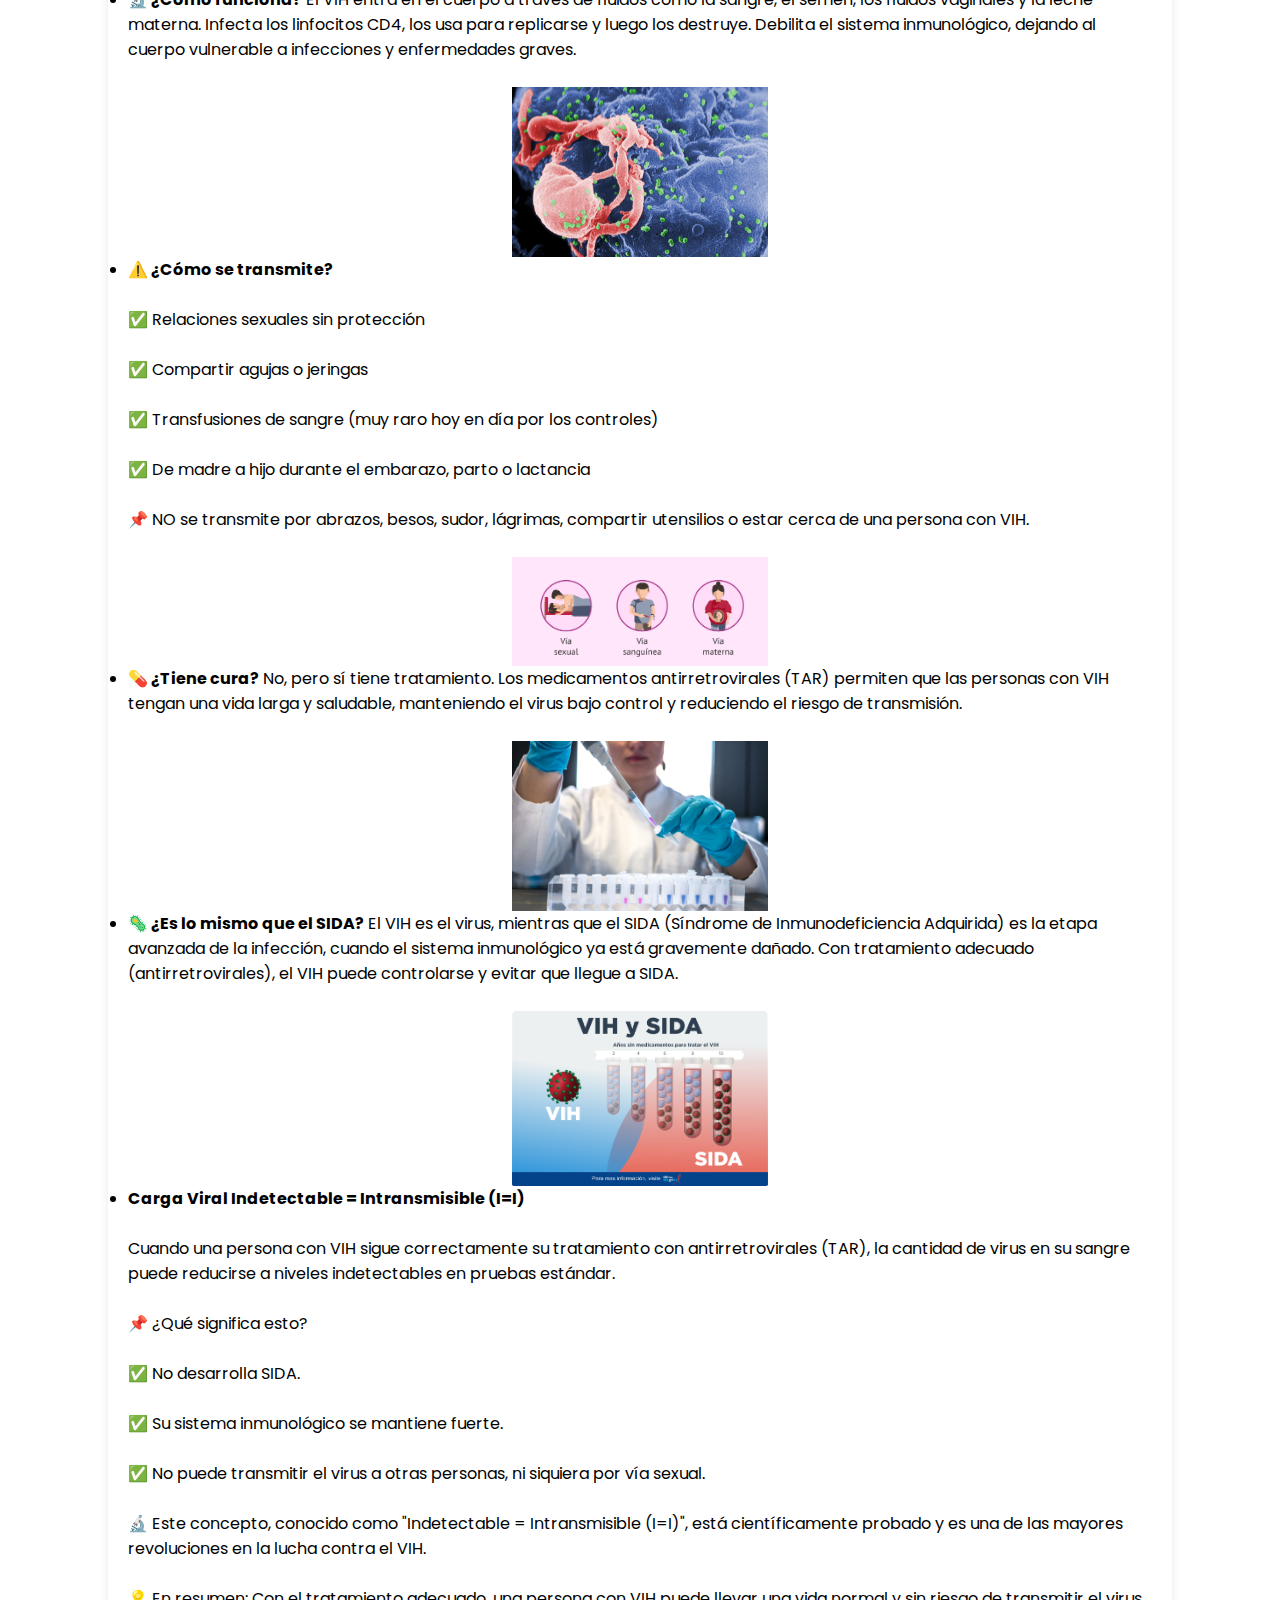
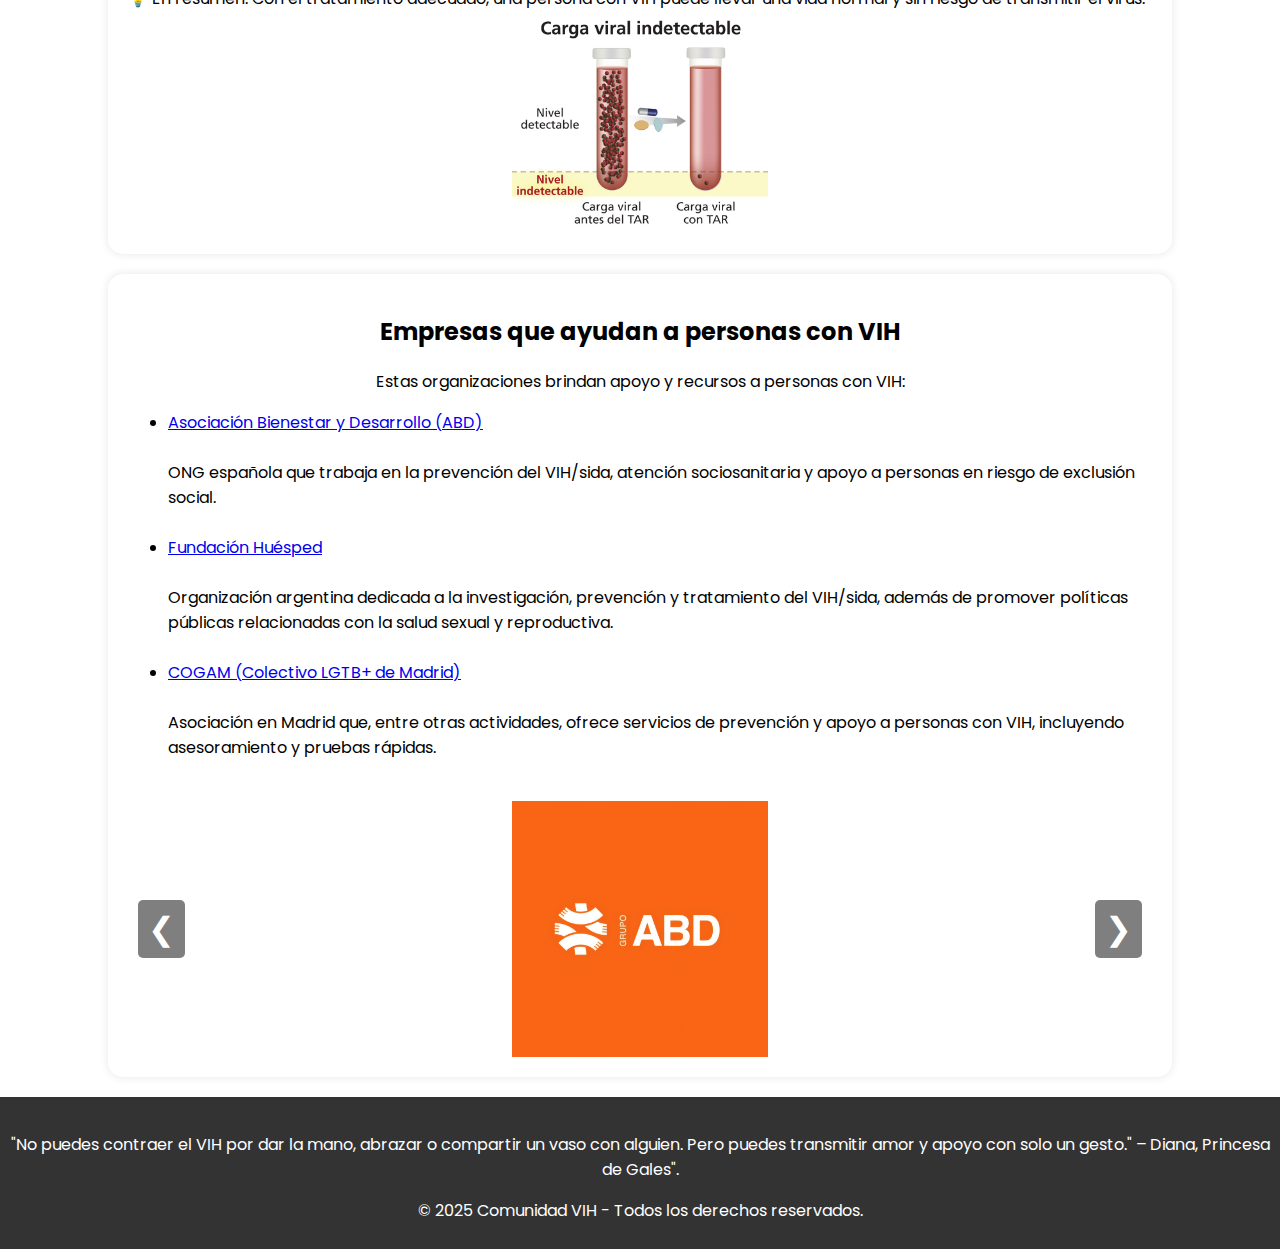
==== commit 3fa71b21: "aea" ====
--- a/index.html
+++ b/index.html
@@ -64,6 +64,9 @@
                     Infecta los linfocitos CD4, los usa para replicarse y luego los destruye.
                     Debilita el sistema inmunológico, dejando al cuerpo vulnerable a infecciones y enfermedades graves.</li>
                     <br>
+                <div class="carousel">
+                    <img src="funcionamiento.png" class="carousel-image" alt="Imagen 7">
+                </div>
                 <li><strong>⚠️ ¿Cómo se transmite?</strong></li>
                     <br>✅ Relaciones sexuales sin protección</br>
                     <br>✅ Compartir agujas o jeringas</br>
@@ -71,11 +74,20 @@
                     <br>✅ De madre a hijo durante el embarazo, parto o lactancia</br>
                     <br>📌 NO se transmite por abrazos, besos, sudor, lágrimas, compartir utensilios o estar cerca de una persona con VIH.</br>
                     <br>
+                <div class="carousel">
+                    <img src="transmision.png" class="carousel-image" alt="Imagen 7">
+                </div>
                 <li><strong>💊 ¿Tiene cura?</strong> No, pero sí tiene tratamiento. Los medicamentos antirretrovirales (TAR) permiten que las personas con VIH tengan una vida larga y saludable, manteniendo el virus bajo control y reduciendo el riesgo de transmisión.</li>
                 <br>
+                <div class="carousel">
+                    <img src="cura.png" class="carousel-image" alt="Imagen 7">
+                </div>
                 <li><strong>🦠 ¿Es lo mismo que el SIDA?</strong> El VIH es el virus, mientras que el SIDA (Síndrome de Inmunodeficiencia Adquirida) es la etapa avanzada de la infección, cuando el sistema inmunológico ya está gravemente dañado.
                     Con tratamiento adecuado (antirretrovirales), el VIH puede controlarse y evitar que llegue a SIDA.</li>
                 <br>
+                <div class="carousel">
+                    <img src="vihysida.png" class="carousel-image" alt="Imagen 7">
+                </div>
                 <li><strong>Carga Viral Indetectable = Intransmisible (I=I)</strong></li>
                     <br>Cuando una persona con VIH sigue correctamente su tratamiento con antirretrovirales (TAR), la cantidad de virus en su sangre puede reducirse a niveles indetectables en pruebas estándar.</br>
                     <br>📌 ¿Qué significa esto?</br>
@@ -84,6 +96,9 @@
                     <br>✅ No puede transmitir el virus a otras personas, ni siquiera por vía sexual.</br>
                     <br>🔬 Este concepto, conocido como "Indetectable = Intransmisible (I=I)", está científicamente probado y es una de las mayores revoluciones en la lucha contra el VIH.</br>
                     <br>💡 En resumen: Con el tratamiento adecuado, una persona con VIH puede llevar una vida normal y sin riesgo de transmitir el virus.</br>
+                    <div class="carousel">
+                        <img src="deteccion.png" class="carousel-image" alt="Imagen 7">
+                    </div>
             </ul>
         </section>
         </div>
